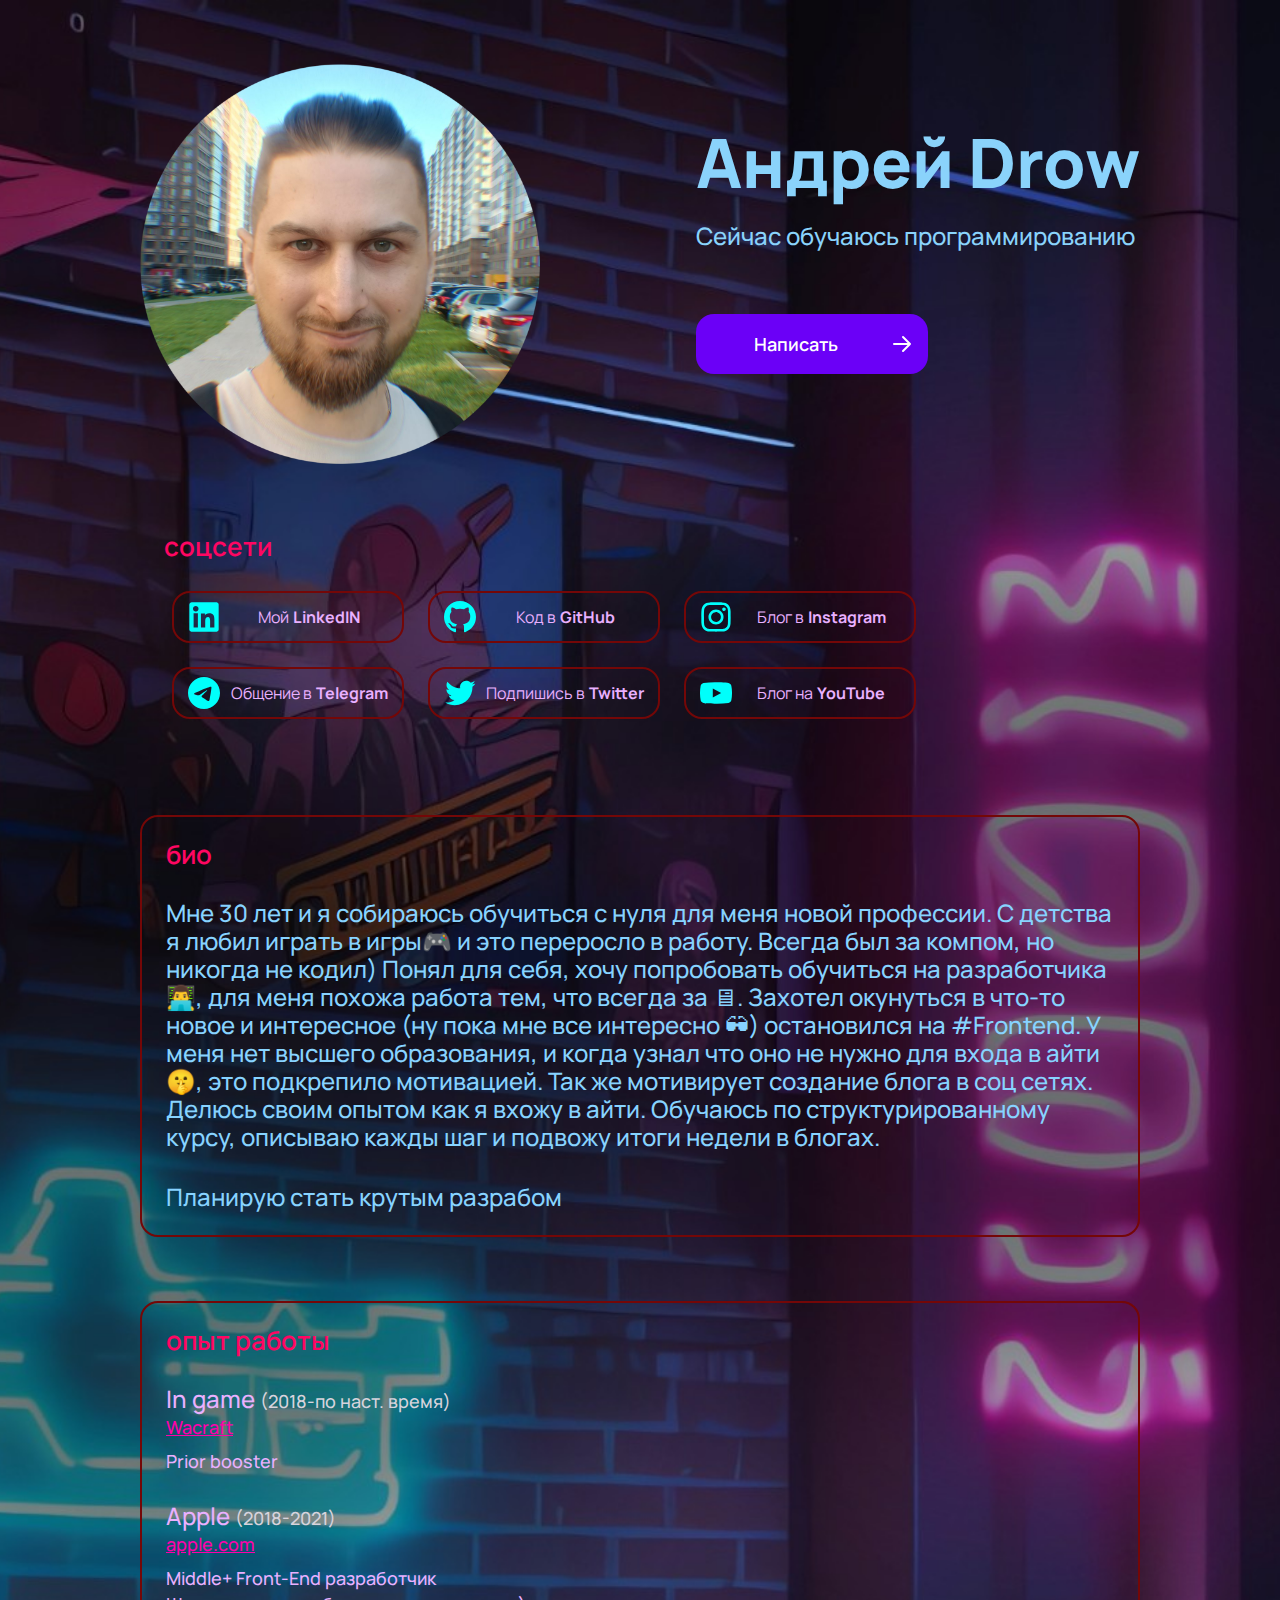
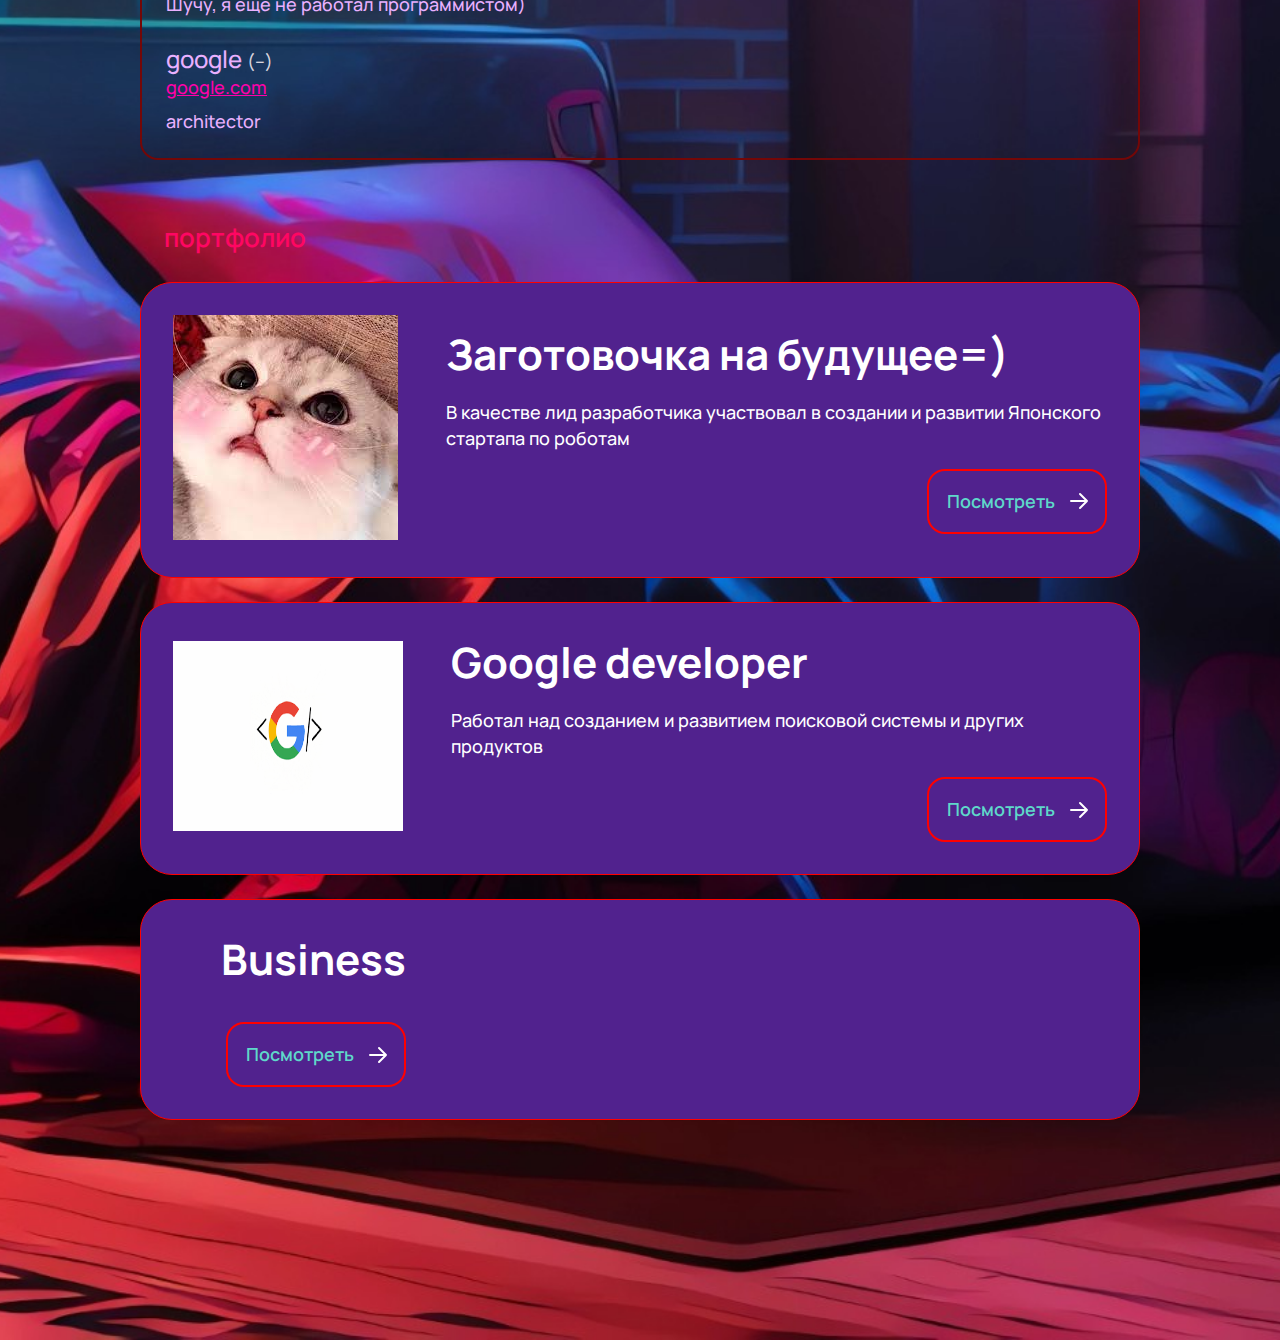
==== index.html @ 8664853c "add my site" ====
<!DOCTYPE html>
<html lang="ru">

<head>
    <meta charset="UTF-8">
    <meta name="viewport" content="width=device-width, initial-scale=1.0">

    <link rel="stylesheet" href="/style.css">
    <link rel="preconnect" href="https://fonts.googleapis.com">
    <link rel="preconnect" href="https://fonts.gstatic.com" crossorigin>
    <link href="https://fonts.googleapis.com/css2?family=Manrope:wght@500;600;700;800&display=swap" rel="stylesheet">
    <link rel="preconnect" href="https://fonts.googleapis.com">
    <link rel="preconnect" href="https://fonts.gstatic.com" crossorigin>
    <link href="https://fonts.googleapis.com/css2?family=Arimo:ital,wght@0,400..700;1,400..700&display=swap"
        rel="stylesheet">
    <title>About me</title>
</head>

<body>
    <main>
        <section class="mt-64">
            <div class="container">
                <div class="about-me">
                    <div class="photo">
                        <img src="./img/avatar2.png" alt="My photo" width="400">
                    </div>
                    <div class="short-description">
                        <h1 class="my-name">Андрей Drow</h1>
                        <p class="description">
                            Сейчас обучаюсь программированию
                        </p>
                        <a href="" class="write-action">
                            <p class="write">Написать</p>
                            <img src="./icons/arrow.svg" alt="arrow">
                        </a>
                    </div>
                </div>
            </div>
        </section>
        <section class="mt-64">
            <div class="container">
                <div class="socials">
                    <h3 class="socials-links">соцсети</h3>
                    <div class="social-links">
                        <a href="" class="social-link main-border">
                            <img src="./icons/LinkedIN.svg" alt="LinkedIN" class="social-icon">
                            <span class="social-name"><div>Мой</div> <strong>LinkedIN</strong></span>
                        </a>
                        <a href="" class="social-link main-border">
                            <img src="./icons/GitHub.svg" alt="GitHub" class="social-icon">
                            <span class="social-name"><div>Код в</div> <strong>GitHub</strong></span>
                        </a>
                        <a href="" class="social-link main-border">
                            <img src="./icons/Instagram.svg" alt="Instagram" class="social-icon">
                            <span class="social-name"><div>Блог в</div> <strong>Instagram</strong></span>
                        </a>
                        <a href="" class="social-link main-border">
                            <img src="./icons/Telegram.svg" alt="Telegram" class="social-icon">
                            <span class="social-name"><div>Общение в</div> <strong>Telegram</strong></span>
                        </a>
                        <a href="" class="social-link main-border">
                            <img src="./icons/Twitter.svg" alt="Twitter" class="social-icon">
                            <span class="social-name"><div>Подпишись в</div> <strong>Twitter</strong></span>
                        </a>
                        <a href="" class="social-link main-border">
                            <img src="./icons/YouTube.svg" alt="YouTube" class="social-icon">
                            <span class="social-name"><div>Блог на</div> <strong>YouTube</strong></span>
                        </a>
                    </div>
                </div>
            </div>
        </section>
        <section class="mt-64">
            <div class="container">
                <div class="bio main-border">
                    <h3>био</h3>
                    <p>
                        Мне 30 лет и я собираюсь обучиться с нуля для меня новой профессии.
                        С детства я любил играть в игры🎮 и это переросло в работу. Всегда был за компом, но никогда не
                        кодил)
                        Понял для себя, хочу попробовать обучиться на разработчика👨‍💻, для меня похожа работа тем, что
                        всегда за 🖥. Захотел
                        окунуться в что-то новое и интересное (ну пока мне все интересно 🕶) остановился на #Frontend.
                        У меня нет высшего образования, и когда узнал что оно не нужно для входа в айти🤫, это
                        подкрепило мотивацией.
                        Так же мотивирует создание блога в соц сетях. Делюсь своим опытом как я вхожу в айти.
                        Обучаюсь по структурированному курсу, описываю кажды шаг и подвожу итоги недели в блогах.
                    </p>
                    <p>Планирую стать крутым разрабом</p>
                </div>
            </div>
        </section>
        <section class="mt-64">
            <div class="container">
                <div class="work-experience main-border">
                    <h3>опыт работы</h3>
                    <div class="job-list">
                        <div class="job">
                            <div class="company">
                                <span>In game</span>
                                <span class="period">
                                    (2018-по наст. время)
                                </span>
                            </div>
                            <div class="company-link">
                                <a href="https://Wacraft">Wacraft</a>
                            </div>
                            <div class="position">Prior booster</div>
                        </div>
                        <div class="job">
                            <div class="company">
                                <span>Apple</span>
                                <span class="period">
                                    (2018-2021)
                                </span>
                            </div>
                            <div class="company-link">
                                <a href="https://www.apple.com">apple.com</a>
                            </div>
                            <div class="position">Middle+ Front-End разработчик
                                <p>Шучу, я еще не работал программистом)</p>
                            </div>
                        </div>
                        <div class="job">
                            <div class="company">
                                <span>google</span>
                                <span class="period">
                                    (--)
                                </span>
                            </div>
                            <div class="company-link">
                                <a href="https://">google.com</a>
                            </div>
                            <div class="position">architector</div>
                        </div>
                    </div>
                </div>
            </div>
        </section>
        <section class="mt-64">
            <div class="container">
                <div class="portfolio">
                    <h3 class="portf">портфолио</h3>
                    <div class="items">
                        <div class="item">
                            <div class="project-photo">
                                <img src="./img/cat1.jpg" alt="">
                            </div>
                            <div class="project">
                                <h2 class="project-name">Заготовочка на будущее=)</h2>
                                <p class="project-description">
                                    В качестве лид разработчика участвовал в создании и развитии Японского стартапа по
                                    роботам
                                </p>
                                <div class="show-project">
                                    <a href="">
                                        <p class="see">Посмотреть</p>
                                        <img src="./icons/arrow.svg" alt="arrow">
                                    </a>
                                </div>
                            </div>
                        </div>
                        <div class="item">
                            <div class="project-photo">
                                <img src="./img/unnamed.png" alt="" width="230px" height="190px">
                            </div>
                            <div class="project">
                                <h2 class="project-name">Google developer</h2>
                                <p class="project-description">
                                    Работал над созданием и развитием поисковой системы и других продуктов</p>
                                <div class="show-project ">
                                    <a href="">
                                        <p class="see">Посмотреть</p>
                                        <img src="./icons/arrow.svg" alt="arrow">
                                    </a>
                                </div>
                            </div>
                        </div>
                        <div class="item">
                            <div class="project-photo">
                                <img src="./img/" alt="">
                            </div>
                            <div class="project">
                                <h2 class="project-name">Business </h2>
                                <p class="project-description">

                                </p>
                                <div class="show-project">
                                    <a href="">
                                        <p class="see">Посмотреть</p>
                                        <img src="./icons/arrow.svg" alt="arrow">
                                    </a>
                                </div>
                            </div>
                        </div>
                    </div>
                </div>
            </div>
        </section>
    </main>
</body>

</html>
---- style.css ----
* {
    font-family: Manrope, Arial, sans-serif;
    box-sizing: border-box;
}


body {
    margin: 0;
    background: url('./img/cyberpunk_8198.jpg');
    background-position: center;
    background-size: cover;
    padding: 64px 20px 220px 20px;
    display: flex;
    flex-direction: column;
}

main {
    display: flex;
    flex-direction: column;
    gap: 64px;
}

h1,
h2,
h3,
h4,
h5,
h6,
p {
    margin: 0;
}

.socials-links {
    margin-left: 24px;
}

h3 {
    font-size: 26px;
    font-weight: 600;
    line-height: 26px;
    letter-spacing: 0px;
    color: #ff0662;
}

.container {
    max-width: 1000px;
    width: 100%;
    margin: 0 auto;
}

.main-border {
    border: 2px solid #740707;
    border-radius: 18px;
}


.about-me {
    display: flex;
    justify-content: space-between;
    gap: 20px;
}

.short-description {
    display: flex;
    flex-direction: column;
    gap: 22px;
    color: #8ad3fb;
    padding: 61px 0 61px 0;
    max-width: 488px;
}

.my-name {
    font-size: 68px;
    font-weight: 800;
    line-height: 75px;
}

.description {
    font-size: 24px;
    font-weight: 500;
    line-height: 28px;
}

.write-action {
    margin-top: 42px;
    max-width: 232px;
    padding: 18px 14px;
    border-radius: 18px;
    text-align: center;
    text-decoration: none;
    background: #6b00f7;
    color: rgb(255, 255, 255);
    font-weight: 600;
    font-size: 18px;
    display: flex;
    align-items: center;
    justify-content: space-around;
    gap: 8px;

}

.write-action .write {
    width: 100%;
}


.social-links {
    margin: 32px;
    display: flex;
    gap: 24px;
    flex-wrap: wrap;
}


.social-link {

    padding: 8px 14px;
    display: flex;
    gap: 10px;
    align-items: center;
    color: #e9b0ff;
    text-decoration: none;
    max-width: 232px;
    width: 100%;
}

.social-name {
    width: 100%;
    display: flex;
    justify-content: center;
    gap: 4px;
    flex-wrap: wrap;
}

.bio {
    color: #87d3ff;
    padding: 24px;
    display: flex;
    flex-direction: column;
    gap: 32px;
}

.bio p {
    font-size: 24px;
    font-weight: 500;
    line-height: 28px;
}

.work-experience {
    color: #e9b0ff;
    padding: 24px;
    display: flex;
    flex-direction: column;
    gap: 32px;
    
}

.job-list {
    display: flex;
    flex-direction: column;
    gap: 28px;
}

.company {
    font-size: 24px;
    font-weight: 500;
    line-height: 28px;
}

.company .period {
    font-size: 18px;
    font-weight: 500;
    line-height: 26px;
    color: #d7d3dc;
}

.company-link a {
    font-size: 18px;
    font-weight: 500;
    line-height: 26px;
    color: #ff00aa;
}

.job .position {
    margin-top: 8px;
    font-size: 18px;
    font-weight: 500;
    line-height: 26px;
}

.portfolio {
    display: flex;
    flex-direction: column;
    flex-wrap: wrap;
    gap: 32px;

}

.portf {
    margin-left: 24px;
}

.portfolio .items {
    display: flex;
    flex-direction: column;
    gap: 24px;

}

.portfolio .items .item {
    display: flex;
    color: #ffffff;
    background: #51228e;
    align-items: center;
    gap: 48px;
    border-radius: 32px;
    padding: 32px;
    border: 1px solid red;
}

.project {
    display: flex;
    flex-direction: column;
    gap: 18px;

}

.project .project-name {
    font-size: 42px;
    font-weight: 700;
    line-height: 54px;
}

.project .project-description {
    font-size: 18px;
    font-weight: 500;
    line-height: 26px;
}

.show-project {
    display: flex;
    justify-content: flex-end;
}

.show-project a {
    max-width: 180px;
    width: 100%;
    text-align: center;
    padding: 18px 14px;
    border-radius: 18px;
    border: 2px solid #ff0000;
    font-size: 18px;
    font-weight: 600;
    line-height: 25px;
    text-decoration: none;
    color: rgb(95, 216, 202);
    display: flex;
    gap: 8px;
    align-items: center;
}

.show-project .see {
    width: 100%;

}
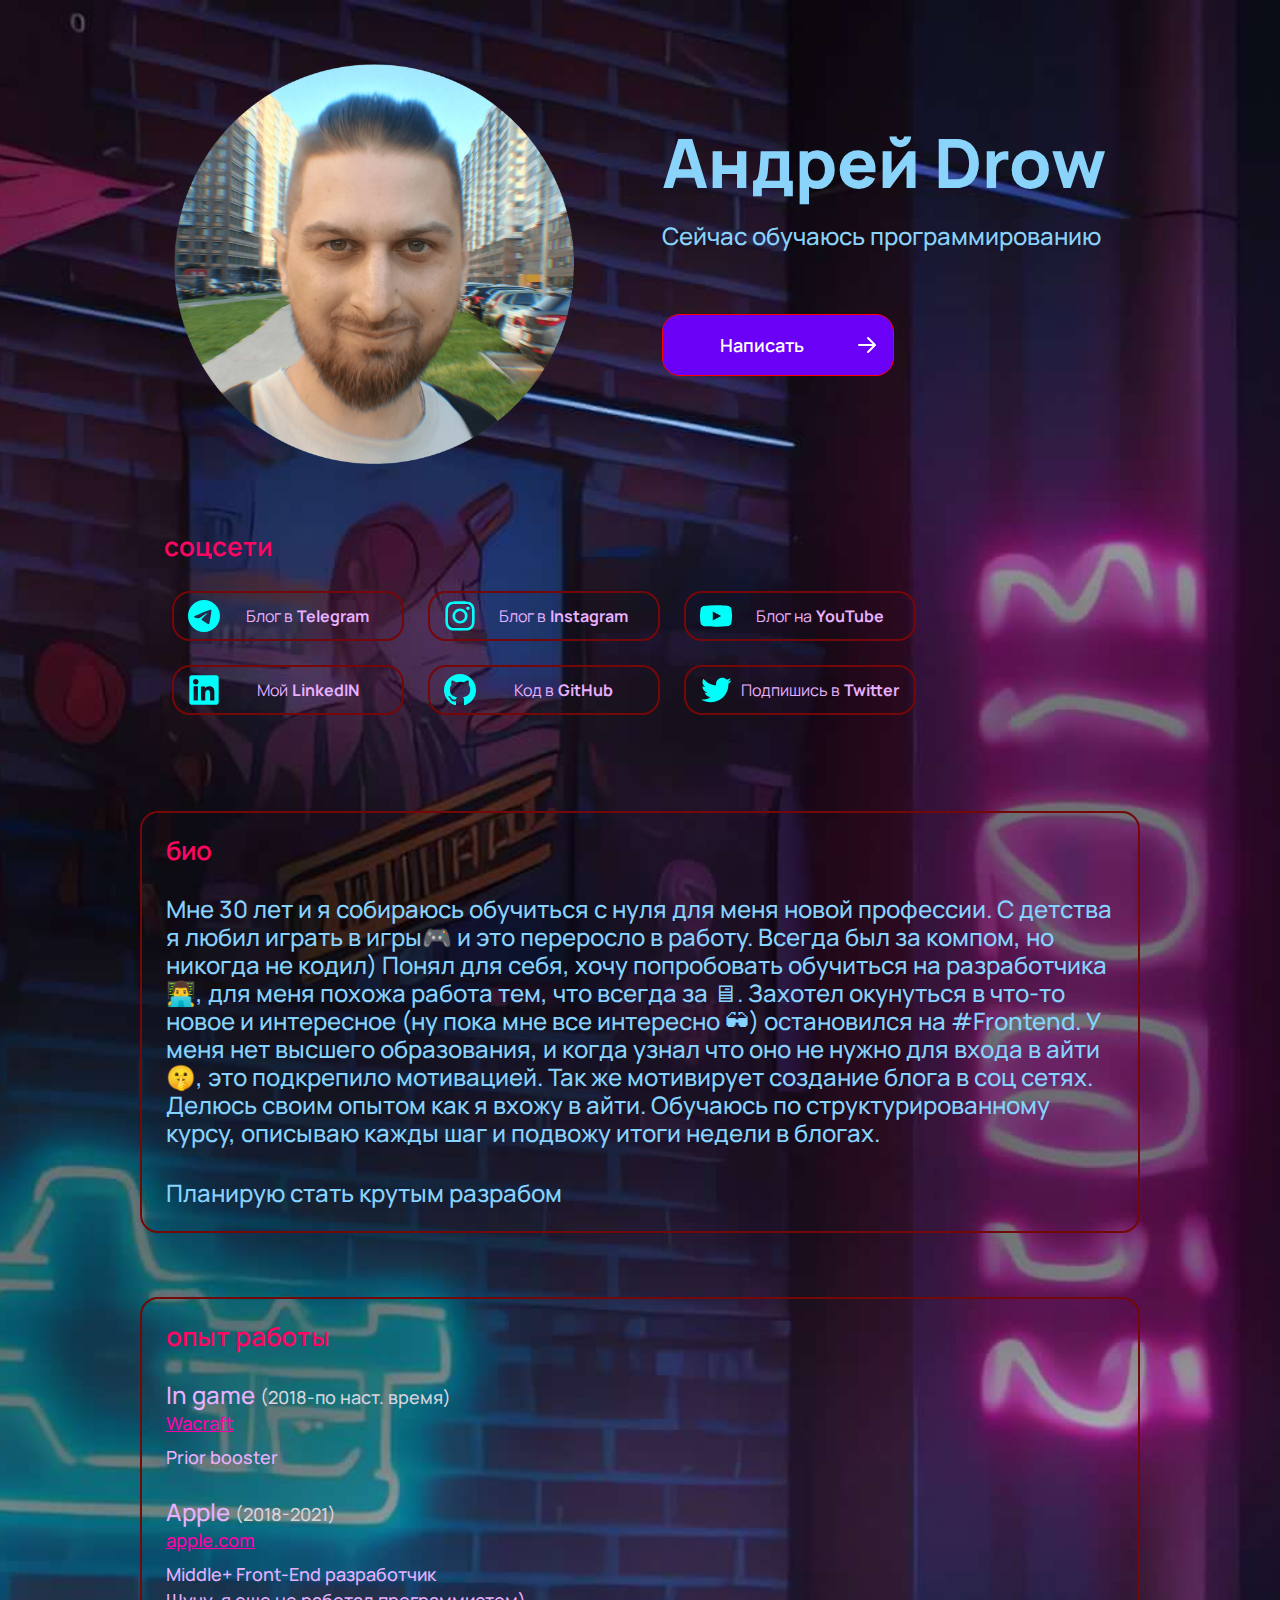
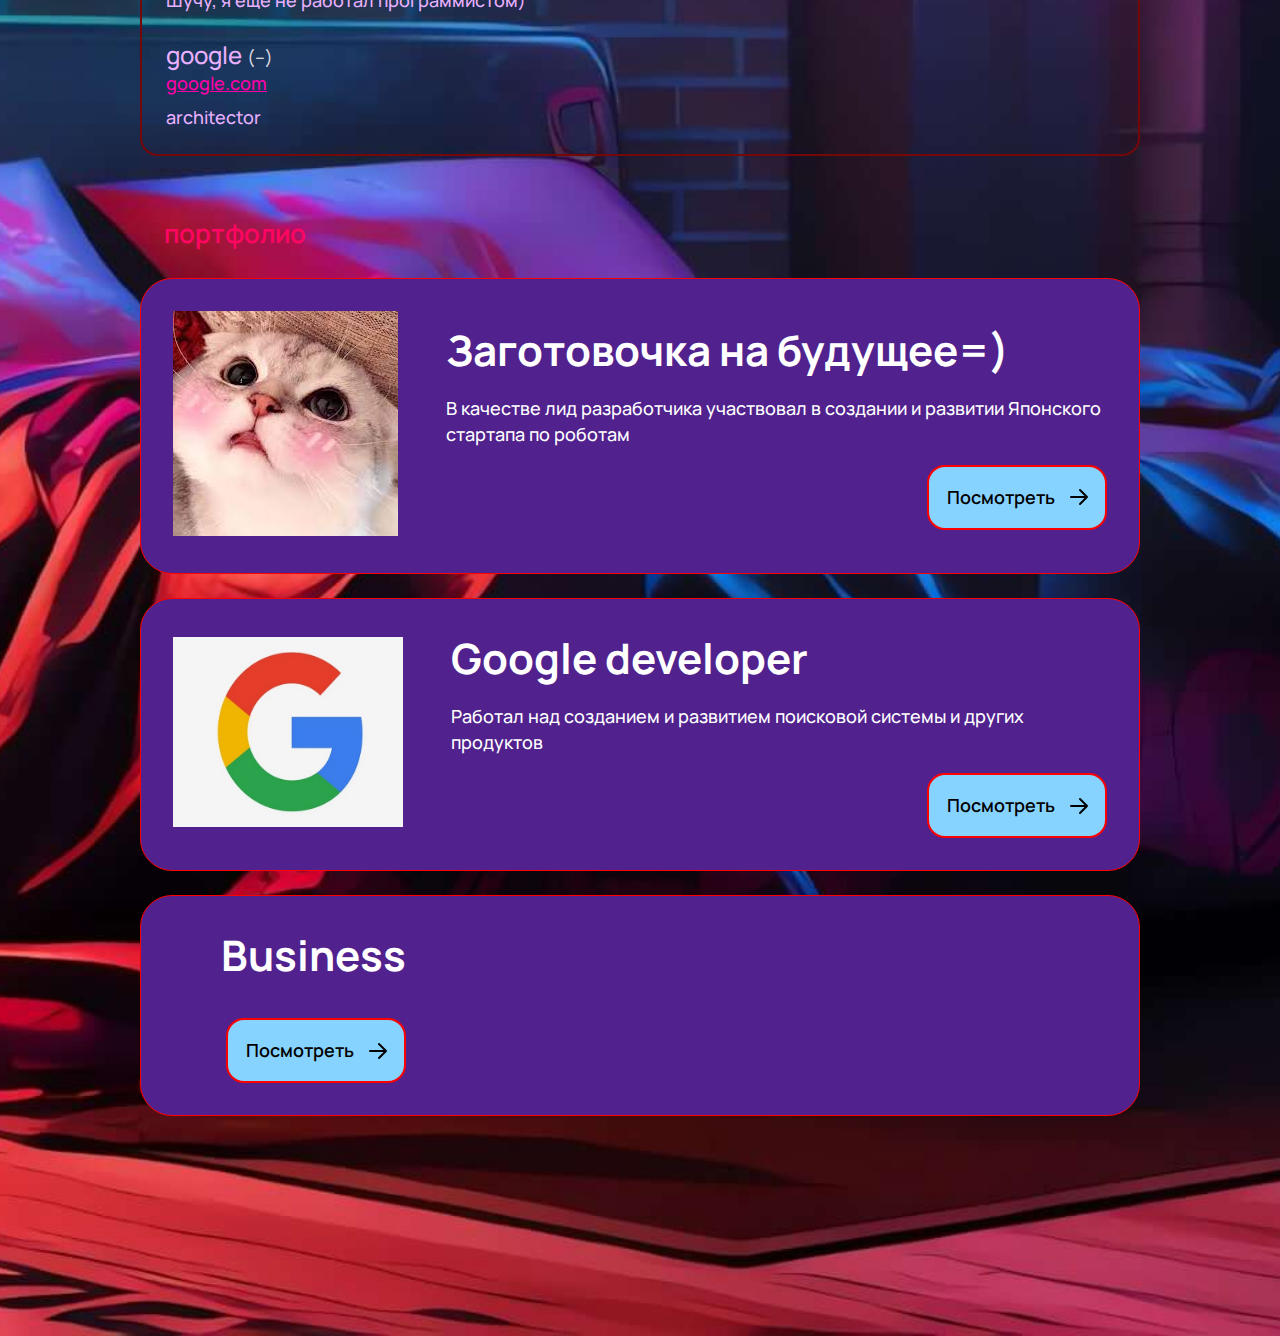
==== commit a3edb3db: "change weight img" ====
--- a/index.html
+++ b/index.html
@@ -5,7 +5,7 @@
     <meta charset="UTF-8">
     <meta name="viewport" content="width=device-width, initial-scale=1.0">
 
-    <link rel="stylesheet" href="/style.css">
+    <link rel="stylesheet" href="style.css">
     <link rel="preconnect" href="https://fonts.googleapis.com">
     <link rel="preconnect" href="https://fonts.gstatic.com" crossorigin>
     <link href="https://fonts.googleapis.com/css2?family=Manrope:wght@500;600;700;800&display=swap" rel="stylesheet">
@@ -29,7 +29,7 @@
                         <p class="description">
                             Сейчас обучаюсь программированию
                         </p>
-                        <a href="" class="write-action">
+                        <a href="https://t.me/Drown1" class="write-action">
                             <p class="write">Написать</p>
                             <img src="./icons/arrow.svg" alt="arrow">
                         </a>
@@ -42,29 +42,44 @@
                 <div class="socials">
                     <h3 class="socials-links">соцсети</h3>
                     <div class="social-links">
-                        <a href="" class="social-link main-border">
+                        <a href="https://t.me/it_s_null9" target="_blank" class="social-link main-border">
+                            <img src="./icons/Telegram.svg" alt="Telegram" class="social-icon">
+                            <span class="social-name">
+                                <div>Блог в</div> <strong>Telegram</strong>
+                            </span>
+                        </a>
+                        <a href="https://www.instagram.com/andrey_pro_it?igsh=MTlta2FlamNya25ydw==" target="_blank"
+                            class="social-link main-border">
+                            <img src="./icons/Instagram.svg" alt="Instagram" class="social-icon">
+                            <span class="social-name">
+                                <div>Блог в</div> <strong>Instagram</strong>
+                            </span>
+                        </a>
+                        <a href="https://www.youtube.com/channel/UCXzzHybthCVJryOlMhcjQ9Q" target="_blank"
+                            class="social-link main-border">
+                            <img src="./icons/YouTube.svg" alt="YouTube" class="social-icon">
+                            <span class="social-name">
+                                <div>Блог на</div> <strong>YouTube</strong>
+                            </span>
+                        </a>
+                        <a href="./NoConnect.html" target="_blank" class="social-link main-border">
                             <img src="./icons/LinkedIN.svg" alt="LinkedIN" class="social-icon">
-                            <span class="social-name"><div>Мой</div> <strong>LinkedIN</strong></span>
-                        </a>
-                        <a href="" class="social-link main-border">
+                            <span class="social-name">
+                                <div>Мой</div> <strong>LinkedIN</strong>
+                            </span>
+                        </a>
+                        <a href="https://github.com/Drowh/portfolio-site" target="_blank"
+                            class="social-link main-border">
                             <img src="./icons/GitHub.svg" alt="GitHub" class="social-icon">
-                            <span class="social-name"><div>Код в</div> <strong>GitHub</strong></span>
-                        </a>
-                        <a href="" class="social-link main-border">
-                            <img src="./icons/Instagram.svg" alt="Instagram" class="social-icon">
-                            <span class="social-name"><div>Блог в</div> <strong>Instagram</strong></span>
-                        </a>
-                        <a href="" class="social-link main-border">
-                            <img src="./icons/Telegram.svg" alt="Telegram" class="social-icon">
-                            <span class="social-name"><div>Общение в</div> <strong>Telegram</strong></span>
-                        </a>
-                        <a href="" class="social-link main-border">
+                            <span class="social-name">
+                                <div>Код в</div> <strong>GitHub</strong>
+                            </span>
+                        </a>
+                        <a href="NoConnect.html" target="_blank" class="social-link main-border">
                             <img src="./icons/Twitter.svg" alt="Twitter" class="social-icon">
-                            <span class="social-name"><div>Подпишись в</div> <strong>Twitter</strong></span>
-                        </a>
-                        <a href="" class="social-link main-border">
-                            <img src="./icons/YouTube.svg" alt="YouTube" class="social-icon">
-                            <span class="social-name"><div>Блог на</div> <strong>YouTube</strong></span>
+                            <span class="social-name">
+                                <div>Подпишись в</div> <strong>Twitter</strong>
+                            </span>
                         </a>
                     </div>
                 </div>
@@ -155,14 +170,14 @@
                                 <div class="show-project">
                                     <a href="">
                                         <p class="see">Посмотреть</p>
-                                        <img src="./icons/arrow.svg" alt="arrow">
+                                        <img src="./icons/arrow2.svg" alt="arrow">
                                     </a>
                                 </div>
                             </div>
                         </div>
                         <div class="item">
                             <div class="project-photo">
-                                <img src="./img/unnamed.png" alt="" width="230px" height="190px">
+                                <img src="./img/google.jpg" alt="" width="230px" height="190px">
                             </div>
                             <div class="project">
                                 <h2 class="project-name">Google developer</h2>
@@ -171,7 +186,7 @@
                                 <div class="show-project ">
                                     <a href="">
                                         <p class="see">Посмотреть</p>
-                                        <img src="./icons/arrow.svg" alt="arrow">
+                                        <img src="./icons/arrow2.svg" alt="arrow">
                                     </a>
                                 </div>
                             </div>
@@ -188,7 +203,7 @@
                                 <div class="show-project">
                                     <a href="">
                                         <p class="see">Посмотреть</p>
-                                        <img src="./icons/arrow.svg" alt="arrow">
+                                        <img src="./icons/arrow2.svg" alt="arrow">
                                     </a>
                                 </div>
                             </div>
--- a/style.css
+++ b/style.css
@@ -56,7 +56,7 @@
 
 .about-me {
     display: flex;
-    justify-content: space-between;
+    justify-content: space-around;
     gap: 20px;
 }
 
@@ -73,12 +73,14 @@
     font-size: 68px;
     font-weight: 800;
     line-height: 75px;
+    
 }
 
 .description {
     font-size: 24px;
     font-weight: 500;
     line-height: 28px;
+    
 }
 
 .write-action {
@@ -96,7 +98,7 @@
     align-items: center;
     justify-content: space-around;
     gap: 8px;
-
+    border: 1px solid #ff0000;
 }
 
 .write-action .write {
@@ -109,6 +111,7 @@
     display: flex;
     gap: 24px;
     flex-wrap: wrap;
+
 }
 
 
@@ -116,12 +119,14 @@
 
     padding: 8px 14px;
     display: flex;
-    gap: 10px;
+    gap:7px;
     align-items: center;
     color: #e9b0ff;
     text-decoration: none;
     max-width: 232px;
     width: 100%;
+    height: 50px;
+
 }
 
 .social-name {
@@ -152,7 +157,7 @@
     display: flex;
     flex-direction: column;
     gap: 32px;
-    
+
 }
 
 .job-list {
@@ -253,10 +258,11 @@
     font-weight: 600;
     line-height: 25px;
     text-decoration: none;
-    color: rgb(95, 216, 202);
+    color: #000000;
     display: flex;
     gap: 8px;
     align-items: center;
+    background-color: #87d3ff;;
 }
 
 .show-project .see {
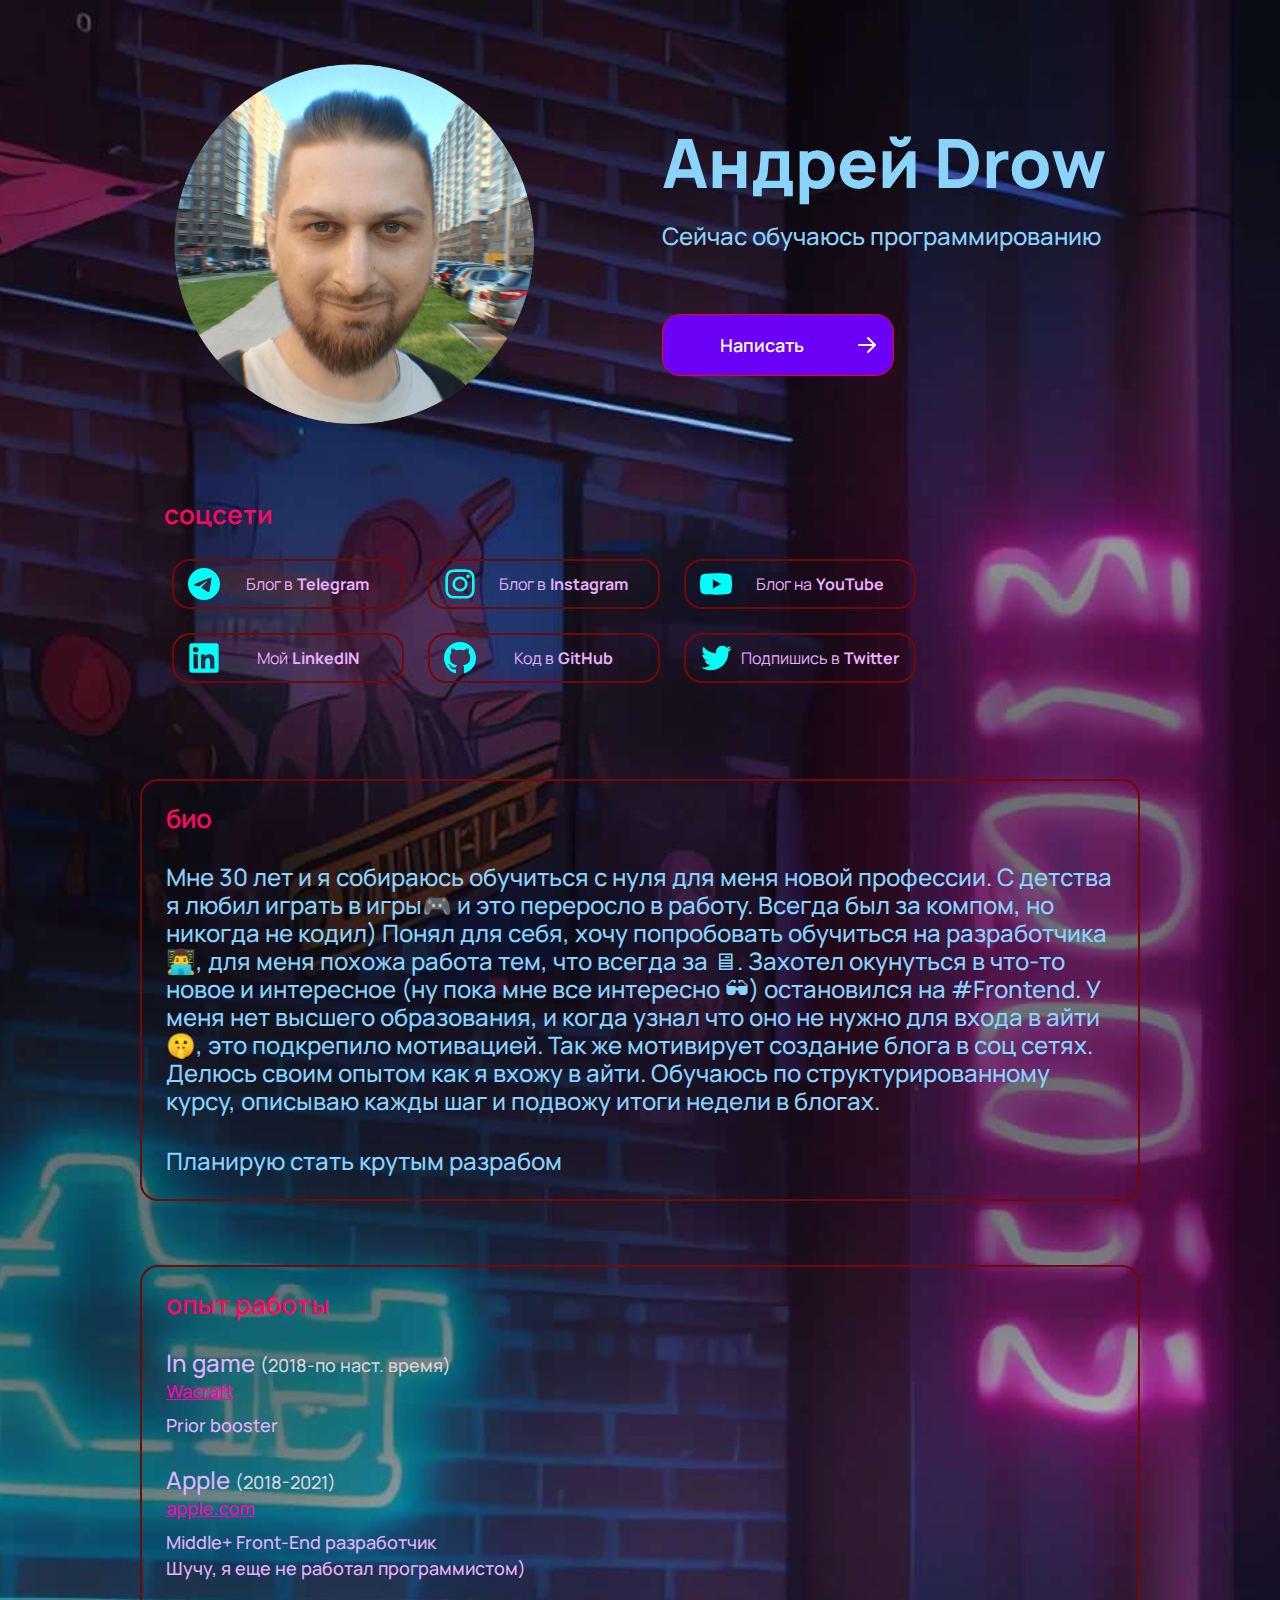
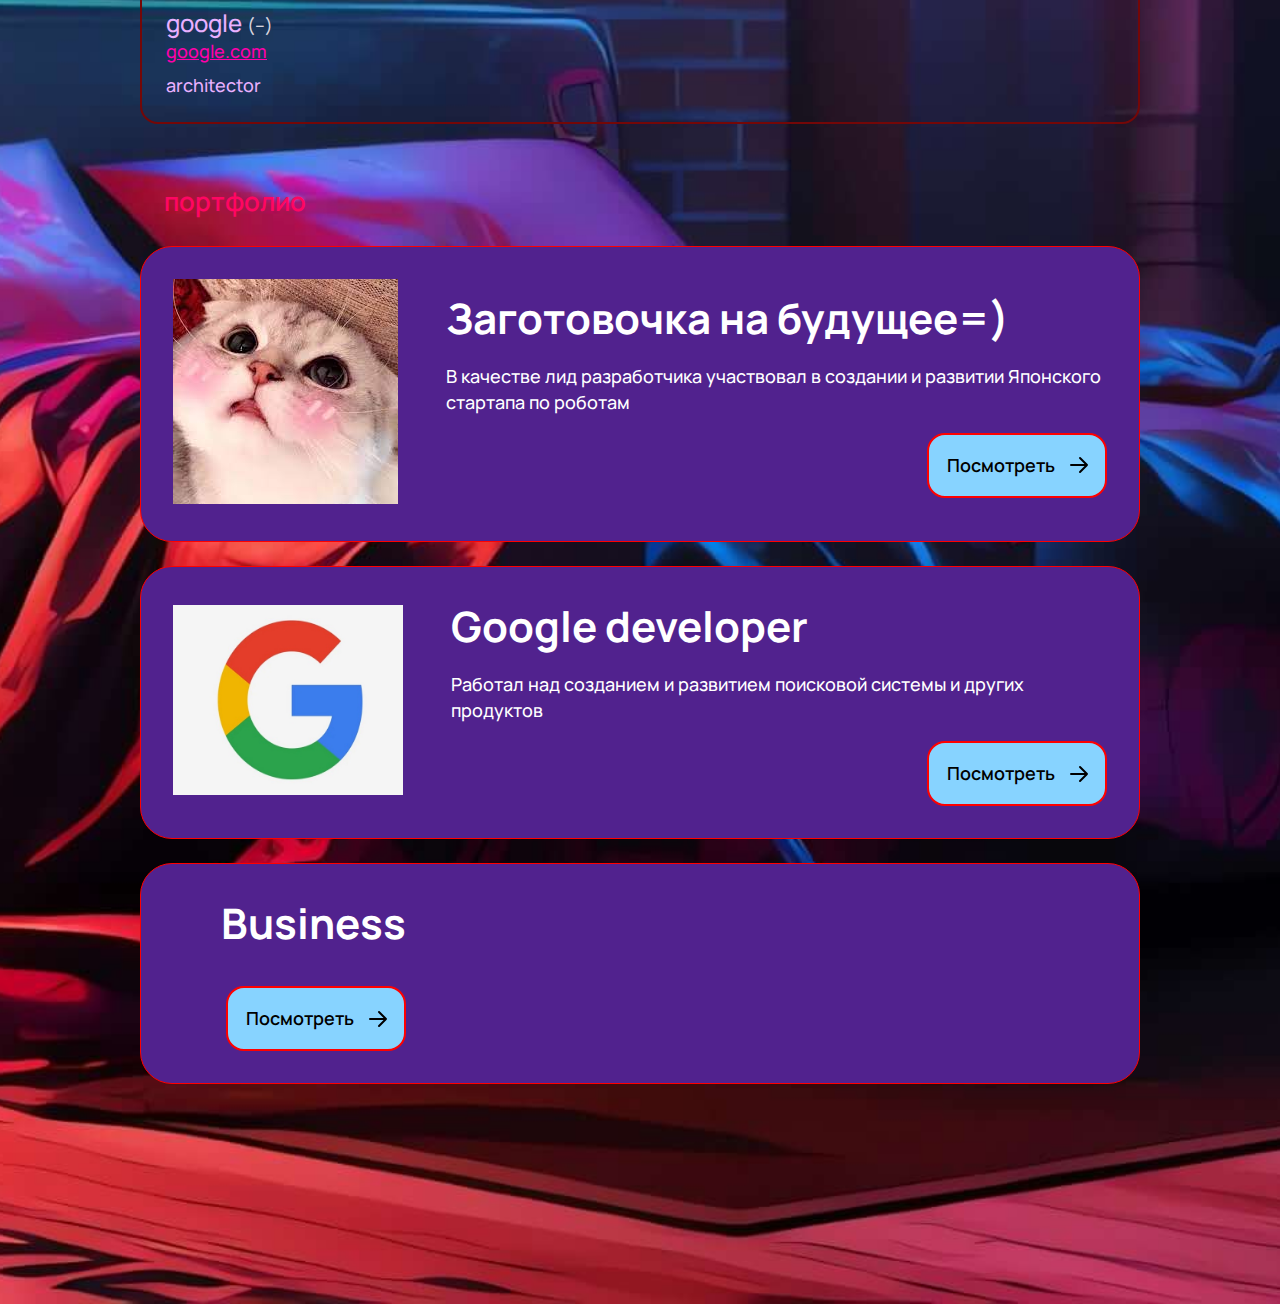
==== commit be4f0e8b: "adapriv" ====
--- a/index.html
+++ b/index.html
@@ -22,7 +22,7 @@
             <div class="container">
                 <div class="about-me">
                     <div class="photo">
-                        <img src="./img/avatar2.png" alt="My photo" width="400">
+                        <img src="./img/avatar2.png" alt="My photo" class="photo-ava">
                     </div>
                     <div class="short-description">
                         <h1 class="my-name">Андрей Drow</h1>
--- a/style.css
+++ b/style.css
@@ -3,6 +3,20 @@
     box-sizing: border-box;
 }
 
+
+@media (max-width: 488px) {
+    .about-me {
+        display: flex;
+        flex-direction: column;
+    }
+}
+
+@media (max-width: 488px) {
+    .portfolio .items .item {
+            display: flex;
+            flex-direction: column;
+        }
+}
 
 body {
     margin: 0;
@@ -60,6 +74,11 @@
     gap: 20px;
 }
 
+.photo-ava {
+    max-width: 400px;
+    width: 90%;
+}
+
 .short-description {
     display: flex;
     flex-direction: column;
@@ -73,14 +92,14 @@
     font-size: 68px;
     font-weight: 800;
     line-height: 75px;
-    
+
 }
 
 .description {
     font-size: 24px;
     font-weight: 500;
     line-height: 28px;
-    
+
 }
 
 .write-action {
@@ -119,7 +138,7 @@
 
     padding: 8px 14px;
     display: flex;
-    gap:7px;
+    gap: 7px;
     align-items: center;
     color: #e9b0ff;
     text-decoration: none;
@@ -262,10 +281,12 @@
     display: flex;
     gap: 8px;
     align-items: center;
-    background-color: #87d3ff;;
+    background-color: #87d3ff;
+    ;
 }
 
 .show-project .see {
     width: 100%;
 
-}+}
+
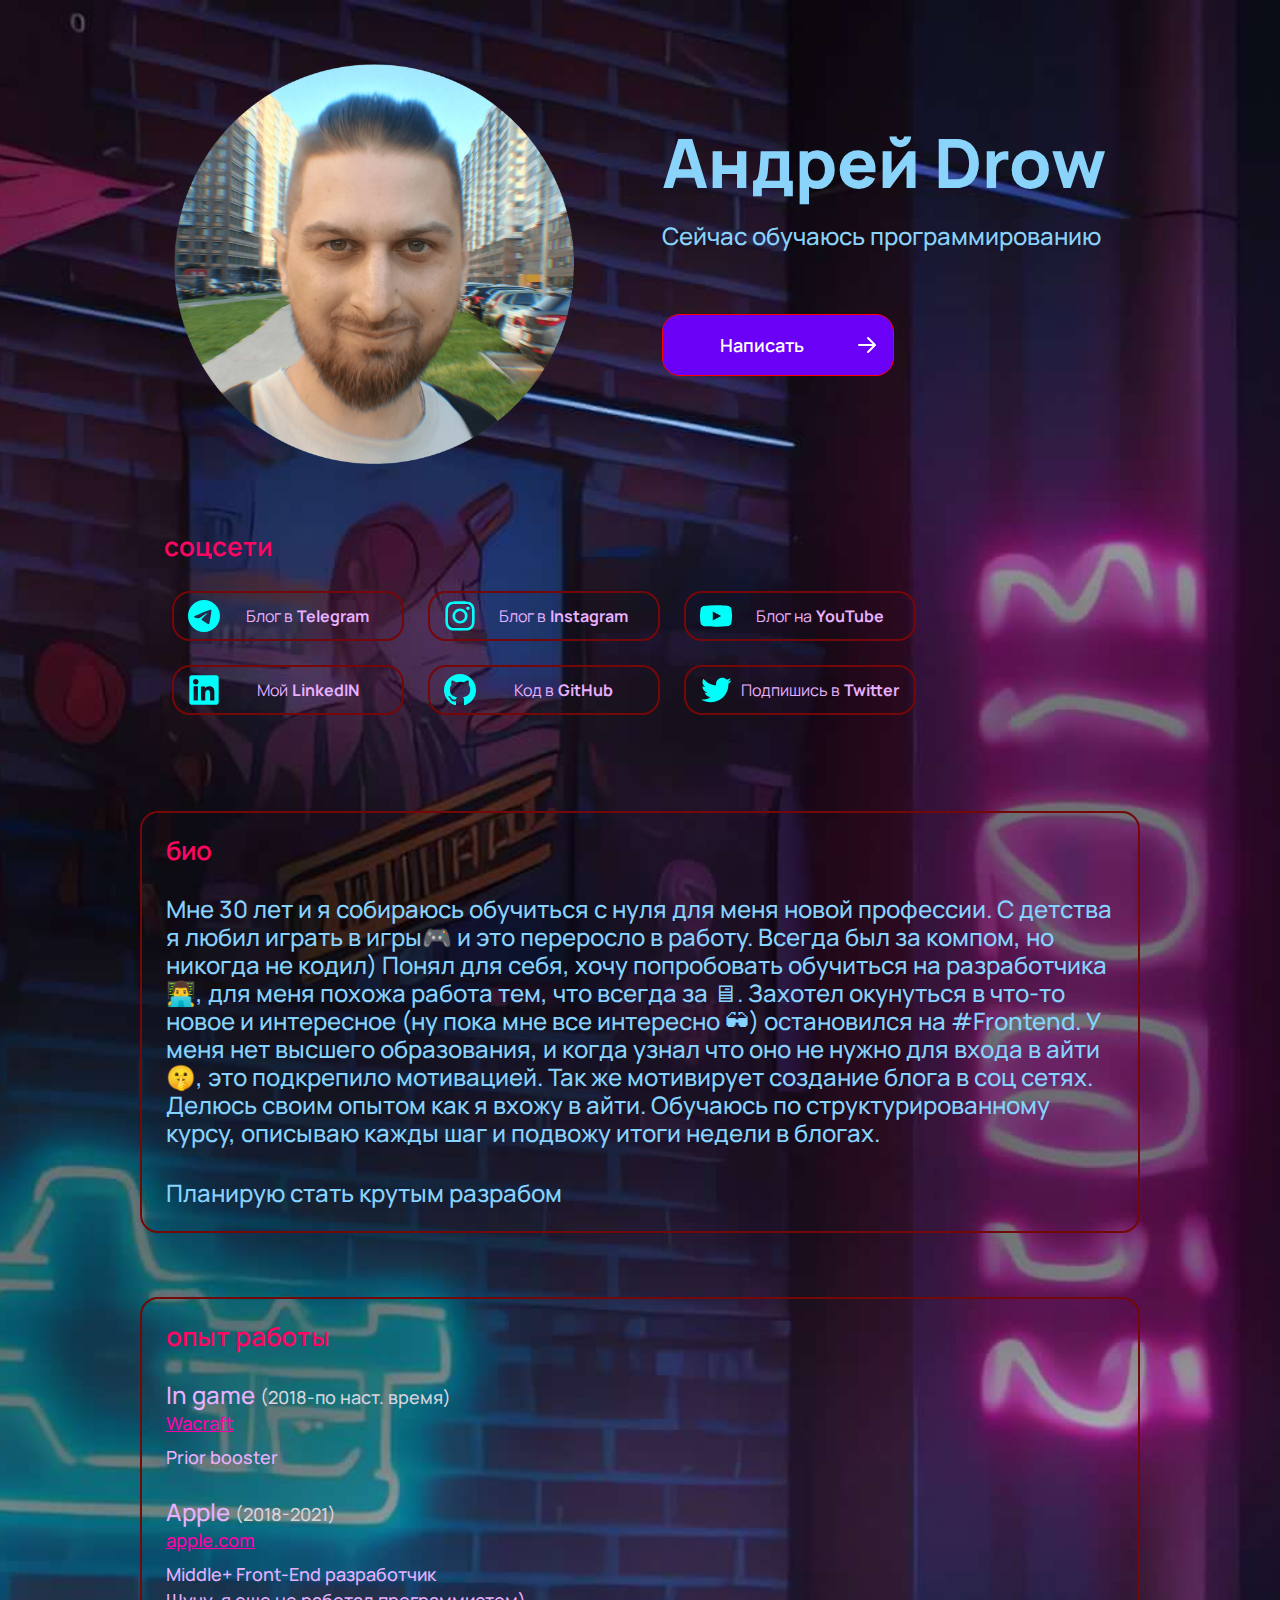
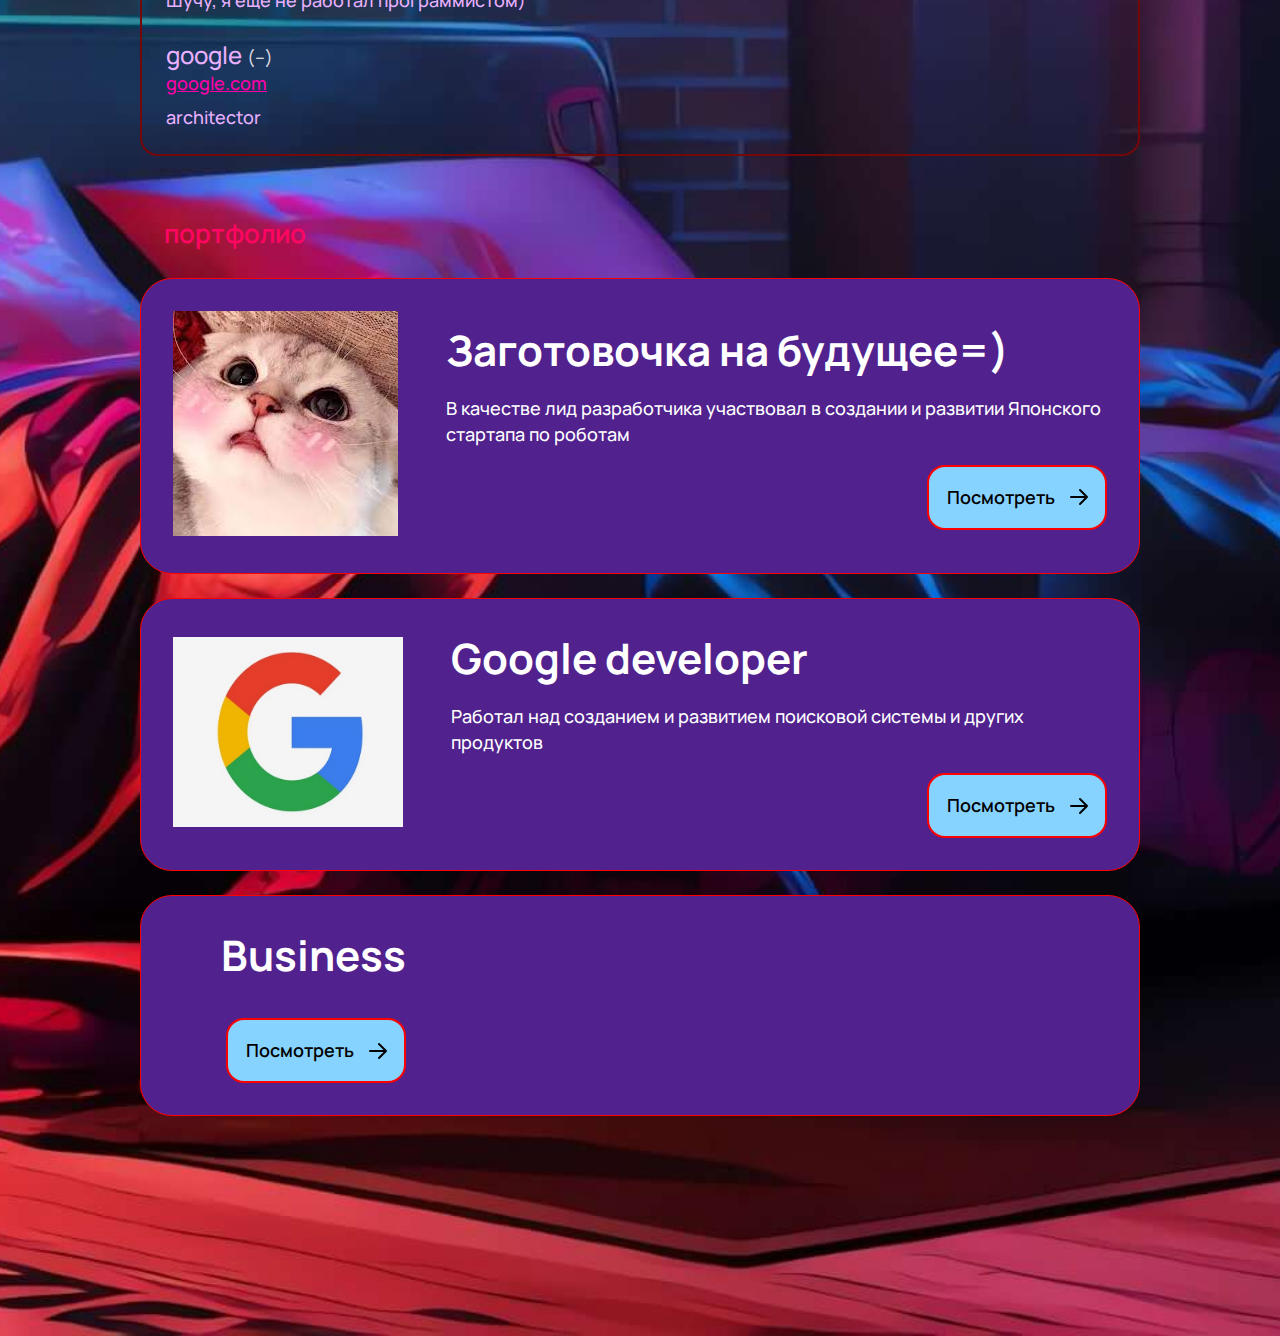
==== commit 349d1a1b: "add adaptiv" ====
--- a/index.html
+++ b/index.html
@@ -13,7 +13,7 @@
     <link rel="preconnect" href="https://fonts.gstatic.com" crossorigin>
     <link href="https://fonts.googleapis.com/css2?family=Arimo:ital,wght@0,400..700;1,400..700&display=swap"
         rel="stylesheet">
-    <title>About me</title>
+    <title>Andre Drow</title>
 </head>
 
 <body>
@@ -45,40 +45,40 @@
                         <a href="https://t.me/it_s_null9" target="_blank" class="social-link main-border">
                             <img src="./icons/Telegram.svg" alt="Telegram" class="social-icon">
                             <span class="social-name">
-                                <div>Блог в</div> <strong>Telegram</strong>
+                                <div class="hidden-480">Блог в</div> <strong>Telegram</strong>
                             </span>
                         </a>
                         <a href="https://www.instagram.com/andrey_pro_it?igsh=MTlta2FlamNya25ydw==" target="_blank"
                             class="social-link main-border">
                             <img src="./icons/Instagram.svg" alt="Instagram" class="social-icon">
                             <span class="social-name">
-                                <div>Блог в</div> <strong>Instagram</strong>
+                                <div class="hidden-480">Блог в</div> <strong>Instagram</strong>
                             </span>
                         </a>
                         <a href="https://www.youtube.com/channel/UCXzzHybthCVJryOlMhcjQ9Q" target="_blank"
                             class="social-link main-border">
                             <img src="./icons/YouTube.svg" alt="YouTube" class="social-icon">
                             <span class="social-name">
-                                <div>Блог на</div> <strong>YouTube</strong>
+                                <div class="hidden-480">Блог на</div> <strong>YouTube</strong>
                             </span>
                         </a>
                         <a href="./NoConnect.html" target="_blank" class="social-link main-border">
                             <img src="./icons/LinkedIN.svg" alt="LinkedIN" class="social-icon">
                             <span class="social-name">
-                                <div>Мой</div> <strong>LinkedIN</strong>
+                                <div class="hidden-480">Мой</div> <strong>LinkedIN</strong>
                             </span>
                         </a>
                         <a href="https://github.com/Drowh/portfolio-site" target="_blank"
                             class="social-link main-border">
                             <img src="./icons/GitHub.svg" alt="GitHub" class="social-icon">
                             <span class="social-name">
-                                <div>Код в</div> <strong>GitHub</strong>
+                                <div class="hidden-480">Код в</div> <strong>GitHub</strong>
                             </span>
                         </a>
                         <a href="NoConnect.html" target="_blank" class="social-link main-border">
                             <img src="./icons/Twitter.svg" alt="Twitter" class="social-icon">
                             <span class="social-name">
-                                <div>Подпишись в</div> <strong>Twitter</strong>
+                                <div class="hidden-480">Подпишись в</div> <strong>Twitter</strong>
                             </span>
                         </a>
                     </div>
--- a/style.css
+++ b/style.css
@@ -4,19 +4,7 @@
 }
 
 
-@media (max-width: 488px) {
-    .about-me {
-        display: flex;
-        flex-direction: column;
-    }
-}
-
-@media (max-width: 488px) {
-    .portfolio .items .item {
-            display: flex;
-            flex-direction: column;
-        }
-}
+
 
 body {
     margin: 0;
@@ -74,9 +62,9 @@
     gap: 20px;
 }
 
-.photo-ava {
+.photo .photo-ava {
     max-width: 400px;
-    width: 90%;
+    width: 100%;
 }
 
 .short-description {
@@ -290,3 +278,54 @@
 
 }
 
+@media screen and (max-width: 768px) {
+    .about-me {
+        gap: 52px;
+    }
+
+    .short-description {
+        max-width: 352px;
+    }
+
+    .social-link {
+        max-width: 352px;
+        flex: 1;
+        flex-basis: 200px;
+    }
+
+    .project-photo {
+        max-width: 260px;
+        flex-basis: 260px;
+    }
+
+    .project-photo img {
+        width: 100%;
+    }
+
+    .project {
+        flex: 1;
+    }
+}
+
+@media screen and (max-width: 480px) {
+    .about-me {
+        flex-direction: column;
+    }
+
+    .social-link {
+        flex-basis: 150px;
+    }
+
+    .portfolio .items .item {
+        flex-direction: column;
+        gap: 24px;
+    }
+
+    .project-photo {
+        flex-basis: auto;
+    }
+
+    .hidden-480 {
+        display: none;
+    }
+}